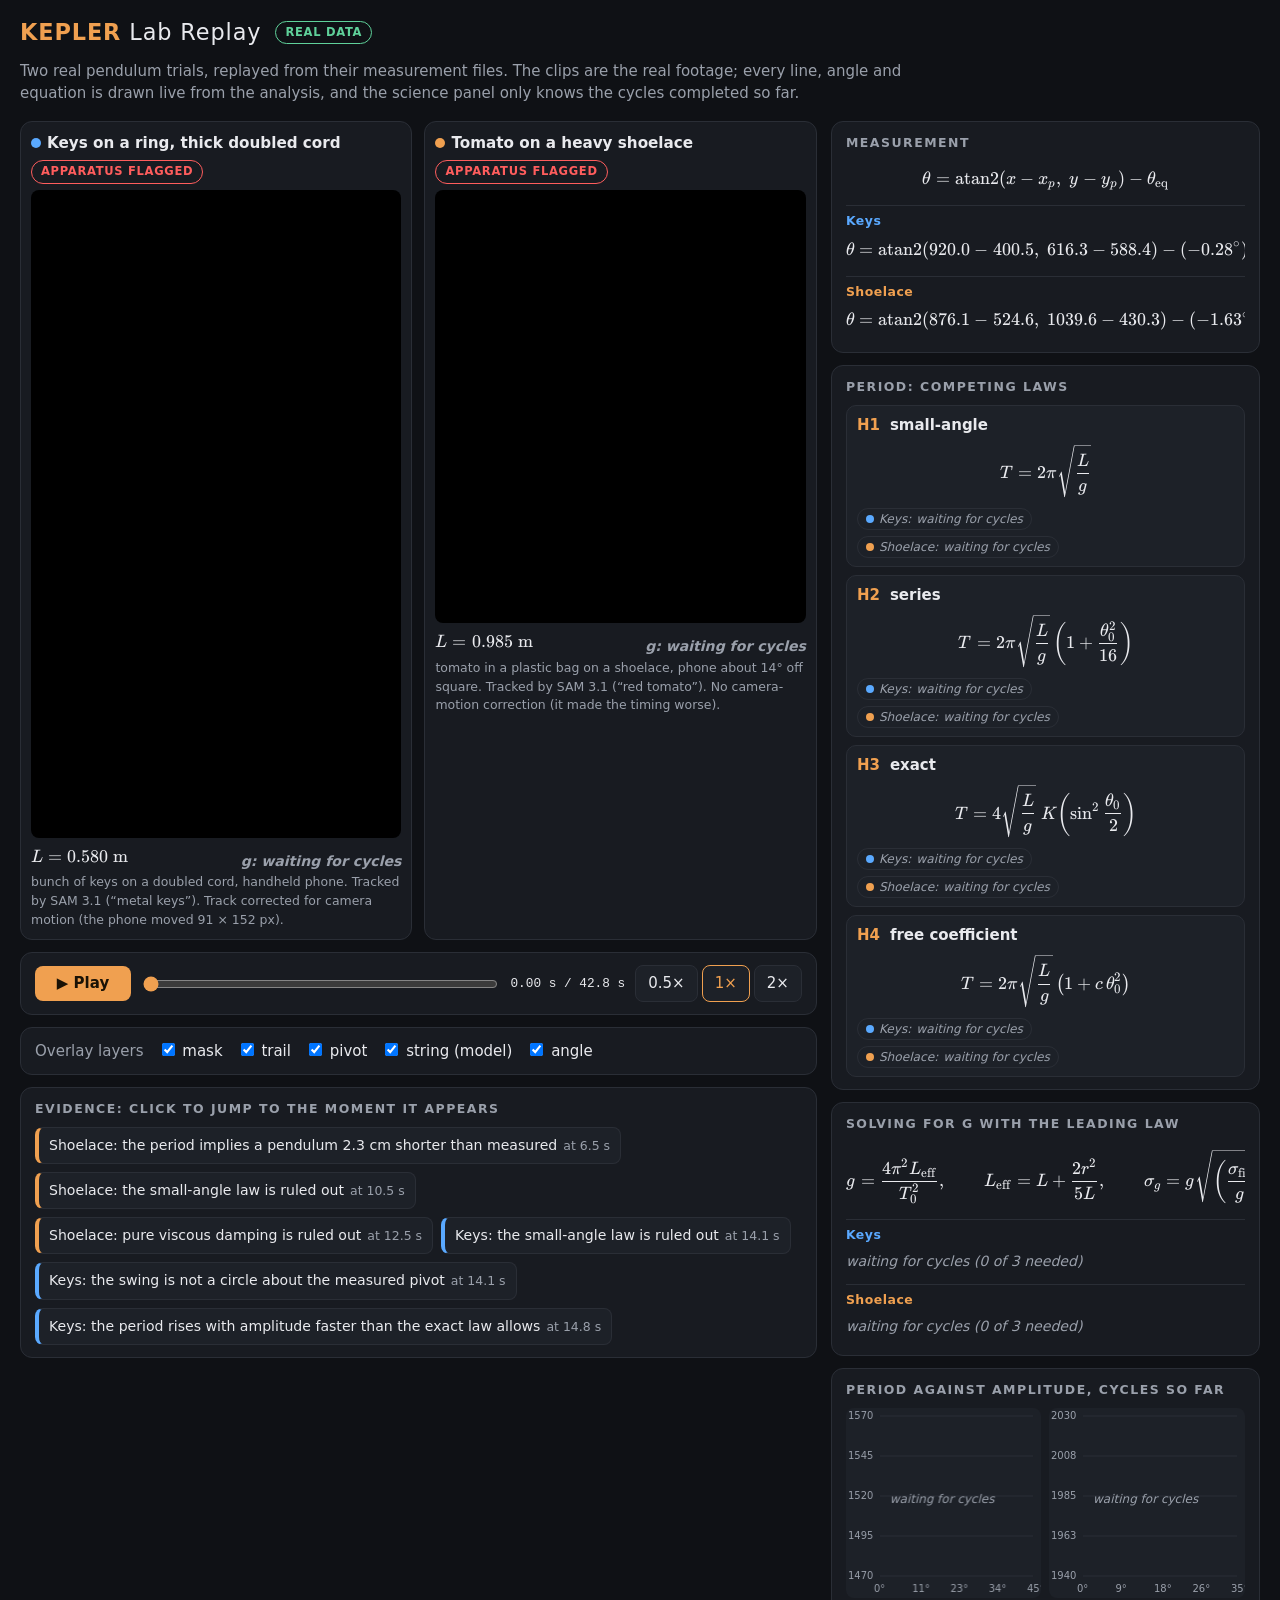
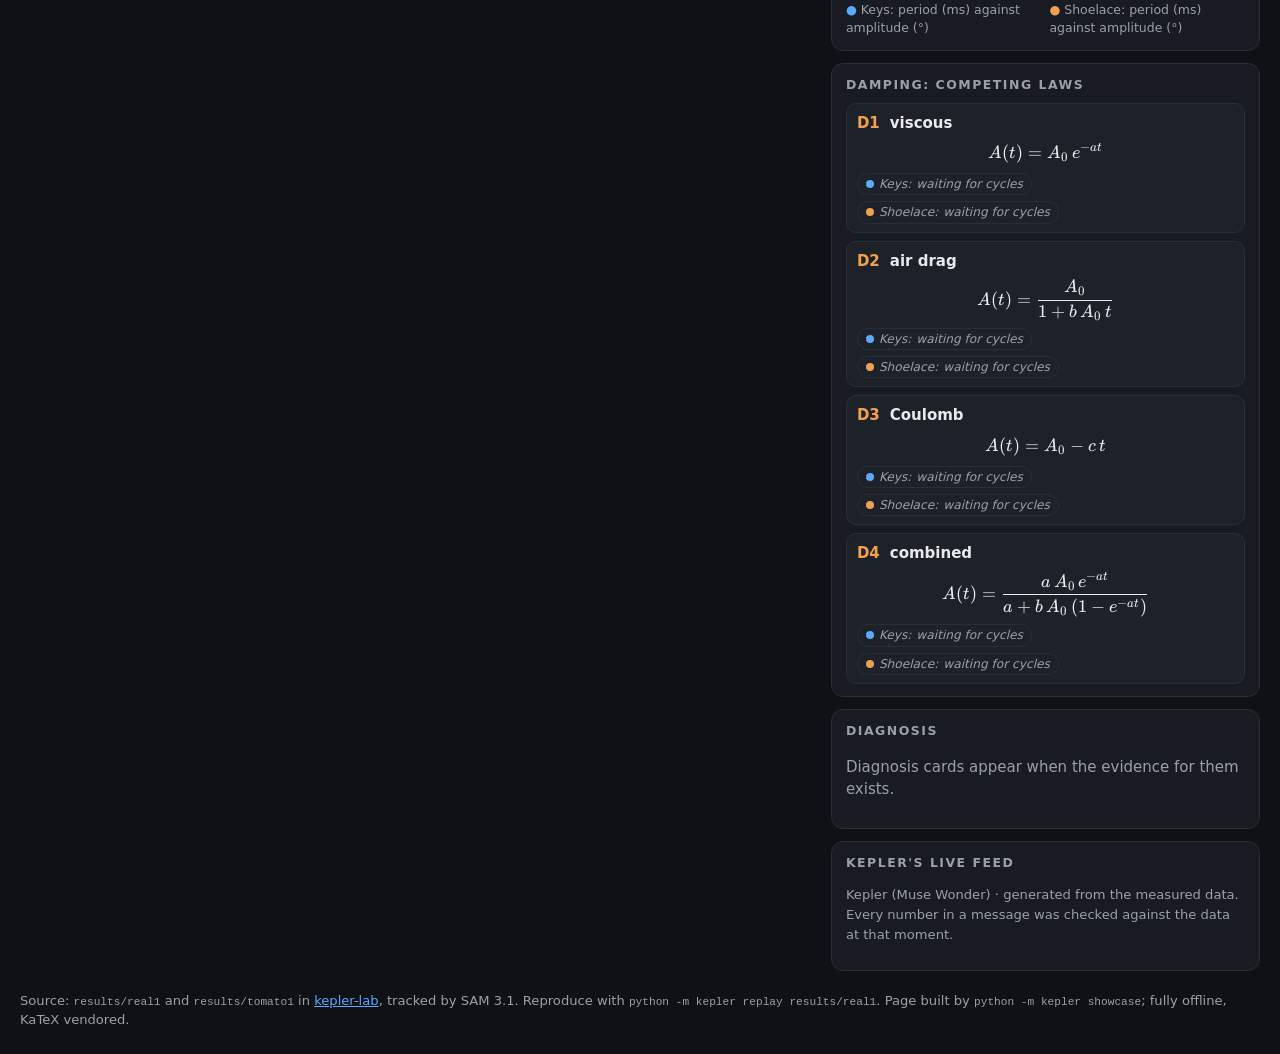
==== docs/showcase/index.html @ 286acddb "Publish the Lab Replay on GitHub Pages (docs/showcase) Co-Authored-By: Claude Opus 5.5 <noreply@anth" ====
<!doctype html>
<html lang="en">
<head>
<meta charset="utf-8">
<meta name="viewport" content="width=device-width, initial-scale=1">
<title>Kepler Lab Replay</title>
<meta name="description" content="Two real pendulum trials replayed in the browser: SAM 3.1 track, competing laws ranked by BIC, and g converging cycle by cycle.">
<link rel="stylesheet" href="vendor/katex/katex.min.css">
<link rel="stylesheet" href="style.css">
<script defer src="vendor/katex/katex.min.js"></script>
<script defer src="vendor/katex/auto-render.min.js"></script>
<script defer src="app.js"></script>
</head>
<body>
<header class="top">
  <div class="brand"><b>KEPLER</b> Lab Replay</div>
  <span class="badge real">REAL DATA</span>
  <p class="lede">Two real pendulum trials, replayed from their measurement files. The clips are the
    real footage; every line, angle and equation is drawn live from the analysis, and the science
    panel only knows the cycles completed so far.</p>
</header>

<main class="layout">
  <section class="left">
    <div class="videos" id="videos"></div>

    <div class="transport card">
      <button id="play" class="btn primary" aria-label="Play">▶ Play</button>
      <input id="scrub" type="range" min="0" max="1" step="0.01" value="0" aria-label="Timeline">
      <span id="clock" class="mono">0.00 s</span>
      <div class="speeds" role="group" aria-label="Speed">
        <button class="btn speed" data-rate="0.5">0.5×</button>
        <button class="btn speed on" data-rate="1">1×</button>
        <button class="btn speed" data-rate="2">2×</button>
      </div>
    </div>

    <div class="layers card">
      <span class="muted">Overlay layers</span>
      <label><input type="checkbox" data-layer="mask" checked> mask</label>
      <label><input type="checkbox" data-layer="trail" checked> trail</label>
      <label><input type="checkbox" data-layer="pivot" checked> pivot</label>
      <label><input type="checkbox" data-layer="string" checked> string (model)</label>
      <label><input type="checkbox" data-layer="angle" checked> angle</label>
    </div>

    <div class="card">
      <h2>Evidence: click to jump to the moment it appears</h2>
      <div class="statements" id="statements"></div>
    </div>
  </section>

  <aside class="right">
    <div class="card" id="final-card" hidden></div>

    <div class="card">
      <h2>Measurement</h2>
      <div class="math" id="m-def"></div>
      <div id="m-live"></div>
    </div>

    <div class="card">
      <h2>Period: competing laws</h2>
      <div class="hyps" id="hyps"></div>
    </div>

    <div class="card">
      <h2>Solving for g with the leading law</h2>
      <div class="math" id="g-def"></div>
      <div id="g-live"></div>
    </div>

    <div class="card">
      <h2>Period against amplitude, cycles so far</h2>
      <div class="plots" id="plots"></div>
    </div>

    <div class="card">
      <h2>Damping: competing laws</h2>
      <div class="hyps" id="damps"></div>
    </div>

    <div class="card">
      <h2>Diagnosis</h2>
      <div id="diagnoses"><p class="muted">Diagnosis cards appear when the evidence for them exists.</p></div>
    </div>

    <div class="card feed-card">
      <h2>Kepler's live feed</h2>
      <p class="muted small">Kepler (Muse Wonder) · generated from the measured data. Every number in a
        message was checked against the data at that moment.</p>
      <div class="feed" id="feed"></div>
    </div>
  </aside>
</main>

<footer class="foot muted small">
  Source: <code>results/real1</code> and <code>results/tomato1</code> in
  <a href="https://github.com/omarayyman07/kepler-lab">kepler-lab</a>, tracked by SAM 3.1.
  Reproduce with <code>python -m kepler replay results/real1</code>. Page built by
  <code>python -m kepler showcase</code>; fully offline, KaTeX vendored.
</footer>
</body>
</html>
---- docs/showcase/style.css ----
:root { --bg:#0f1115; --card:#181b21; --card2:#1d2128; --line:#2a2e36; --fg:#e9eaee; --muted:#9aa0ab;
        --amber:#f0a050; --red:#ff5d5d; --blue:#5aa9ff; --green:#5fd19a; --grey:#7d8590; --hl:#ffe08a; }
* { box-sizing:border-box }
html, body { margin:0; background:var(--bg); color:var(--fg) }
body { font:15px/1.5 system-ui,-apple-system,Segoe UI,Roboto,sans-serif }
a { color:var(--blue) }
code, .mono { font-family:ui-monospace,Consolas,monospace; font-size:.85em }
.muted { color:var(--muted) } .small { font-size:.82rem }

header.top { min-width:0; display:flex; flex-wrap:wrap; align-items:center; gap:8px 14px; padding:16px 20px 6px; max-width:1700px; margin:0 auto }
.brand { font-size:1.4rem; letter-spacing:.04em } .brand b { color:var(--amber) }
.lede { flex-basis:100%; margin:2px 0 0; color:var(--muted); max-width:900px }
.badge { font-size:.72rem; font-weight:800; letter-spacing:.06em; padding:2px 9px; border-radius:99px; border:1px solid currentColor; white-space:nowrap }
.badge.real { color:var(--green) } .badge.flag { color:var(--red) }

.layout { display:grid; grid-template-columns:minmax(0,65fr) minmax(0,35fr); gap:14px; padding:10px 20px 20px; max-width:1700px; margin:0 auto }
@media (max-width:1100px) { .layout { grid-template-columns:minmax(0,1fr) } }
.left, .right { display:flex; flex-direction:column; gap:12px; min-width:0 }
.card { background:var(--card); border:1px solid var(--line); border-radius:12px; padding:12px 14px }
h2 { font-size:.78rem; letter-spacing:.12em; text-transform:uppercase; color:var(--muted); margin:0 0 8px }
h3 { font-size:.95rem; margin:0 }

.videos { display:grid; grid-template-columns:minmax(0,1fr) minmax(0,1fr); gap:12px }
@media (max-width:700px) { .videos { grid-template-columns:minmax(0,1fr) } }
.vcard { background:var(--card); border:1px solid var(--line); border-radius:12px; padding:10px; min-width:0 }
.vhead { display:flex; flex-wrap:wrap; gap:6px; align-items:center; margin-bottom:6px }
.vhead .dot { width:10px; height:10px; border-radius:50% }
.stage { position:relative; width:100%; max-height:min(72vh, 760px); background:#000; border-radius:8px; overflow:hidden }
.stage video, .stage canvas { position:absolute; inset:0; width:100%; height:100% }
.stage video { object-fit:contain }
.stage canvas { pointer-events:none }
.readout { display:flex; flex-wrap:wrap; justify-content:space-between; gap:4px 12px; margin-top:8px }
.readout .g { font-size:1.15rem; font-weight:700; font-variant-numeric:tabular-nums }
.readout .g .katex { font-size:1.05em }
.note { font-size:.78rem; color:var(--muted) }

.transport { display:flex; flex-wrap:wrap; gap:10px; align-items:center }
.transport input[type=range] { flex:1; min-width:160px; accent-color:var(--amber) }
.btn { background:var(--card2); color:var(--fg); border:1px solid var(--line); border-radius:8px; padding:6px 12px; font:inherit; cursor:pointer }
.btn:hover { border-color:var(--grey) }
.btn.primary { background:var(--amber); color:#1a1205; border:0; font-weight:700; min-width:96px }
.btn.speed.on { border-color:var(--amber); color:var(--amber) }
.speeds { display:flex; gap:4px }
.layers { display:flex; flex-wrap:wrap; gap:6px 14px; align-items:center }
.layers label { cursor:pointer; user-select:none }

.statements { display:flex; flex-wrap:wrap; gap:8px }
.stmt { text-align:left; background:var(--card2); border:1px solid var(--line); border-left:4px solid var(--grey); border-radius:8px; padding:7px 10px; color:var(--fg); font:inherit; font-size:.88rem; cursor:pointer; max-width:100% }
.stmt:hover { border-color:var(--grey) }
.stmt .when { color:var(--muted); font-size:.78rem; margin-left:6px }

.math { overflow-x:auto; overflow-y:hidden; padding:2px 0 }
.math .katex-display { margin:.4em 0 }
.live { border-top:1px solid var(--line); margin-top:6px; padding-top:6px }
.live .lbl { font-size:.78rem; font-weight:700; letter-spacing:.04em }
.waiting { color:var(--muted); font-style:italic; font-size:.88rem; padding:4px 0 }

.hyps { display:grid; gap:8px }
.hyp { background:var(--card2); border:1px solid var(--line); border-radius:10px; padding:8px 10px; transition:border-color .2s, box-shadow .2s }
.hyp.hl, .diag.hl { border-color:var(--hl); box-shadow:0 0 0 2px rgba(255,224,138,.25) }
.hyp .row { display:flex; flex-wrap:wrap; gap:6px; align-items:center }
.hyp .id { font-weight:800; color:var(--amber); margin-right:4px }
.chip { display:inline-flex; gap:5px; align-items:center; font-size:.76rem; padding:1px 8px; border-radius:99px; border:1px solid var(--line); color:var(--muted); white-space:nowrap }
.chip .dot { width:8px; height:8px; border-radius:50% }
.chip.leading { color:var(--green); border-color:currentColor }
.chip.alive { color:var(--amber); border-color:currentColor }
.chip.ruled { color:var(--grey) } .chip.ruled .st { text-decoration:line-through }
.chip.wait { font-style:italic }

.plots { display:grid; grid-template-columns:1fr 1fr; gap:8px }
@media (max-width:420px) { .plots { grid-template-columns:minmax(0,1fr) } }
.plot canvas { width:100%; height:190px; display:block; background:var(--card2); border-radius:8px }
.plot .cap { font-size:.78rem; color:var(--muted); margin-top:3px }

.diag { background:var(--card2); border:1px solid var(--line); border-left:4px solid var(--red); border-radius:10px; padding:8px 10px; margin-bottom:8px }
.diag p { margin:.3em 0 }

#final-card { border-color:var(--green) }
.final-grid { display:grid; grid-template-columns:1fr; gap:12px }
.final-grid > div + div { border-top:1px solid var(--line); padding-top:10px }
.final-grid .g { font-size:1.2rem; font-weight:800 }

.feed { display:flex; flex-direction:column; gap:8px; max-height:420px; overflow:auto; padding-right:4px }
.msg { background:var(--card2); border:1px solid var(--line); border-radius:12px 12px 12px 4px; padding:8px 10px; font-size:.9rem }
.msg .meta { display:flex; gap:8px; align-items:center; font-size:.74rem; color:var(--muted); margin-bottom:3px }
.msg.typing::after { content:"▍"; color:var(--amber); animation:blink 1s steps(1) infinite }
@keyframes blink { 50% { opacity:0 } }

.foot { max-width:1700px; margin:0 auto; padding:0 20px 24px }

html, body { overflow-x:hidden }
.lede { overflow-wrap:anywhere }
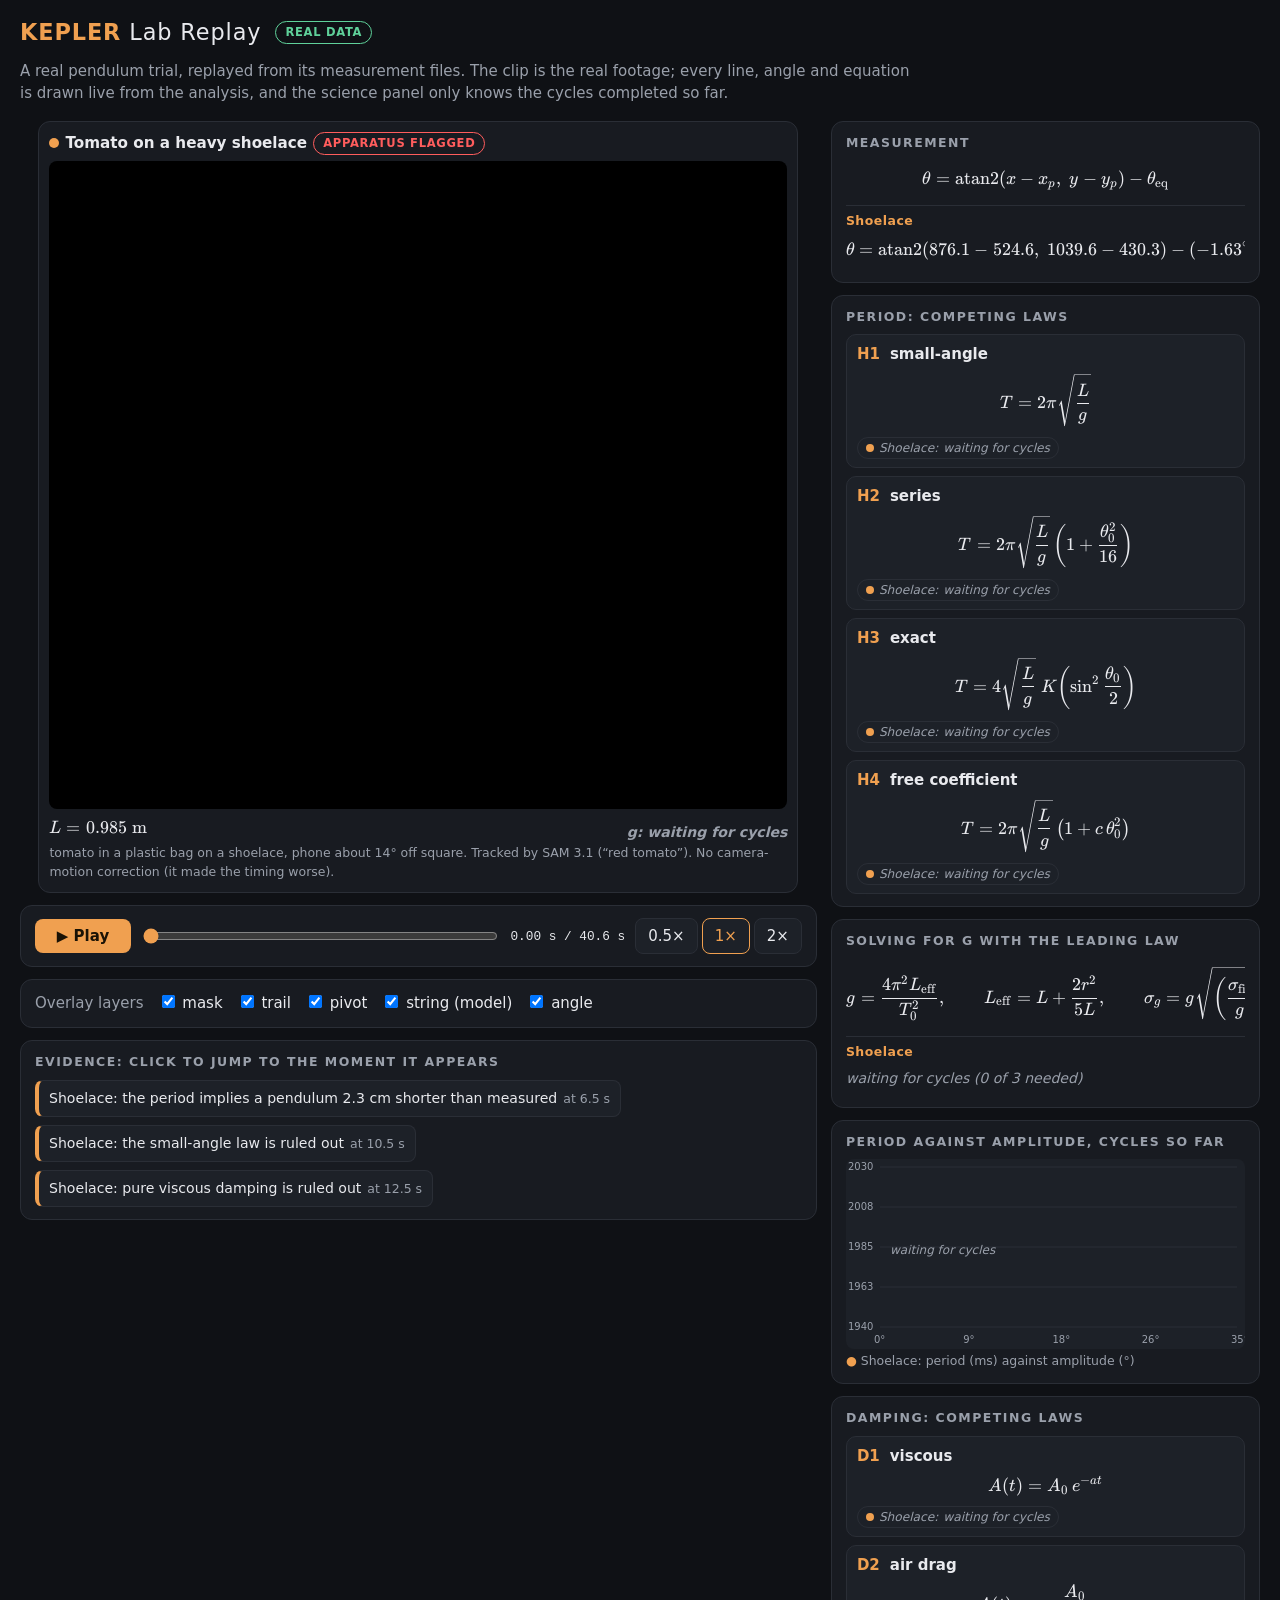
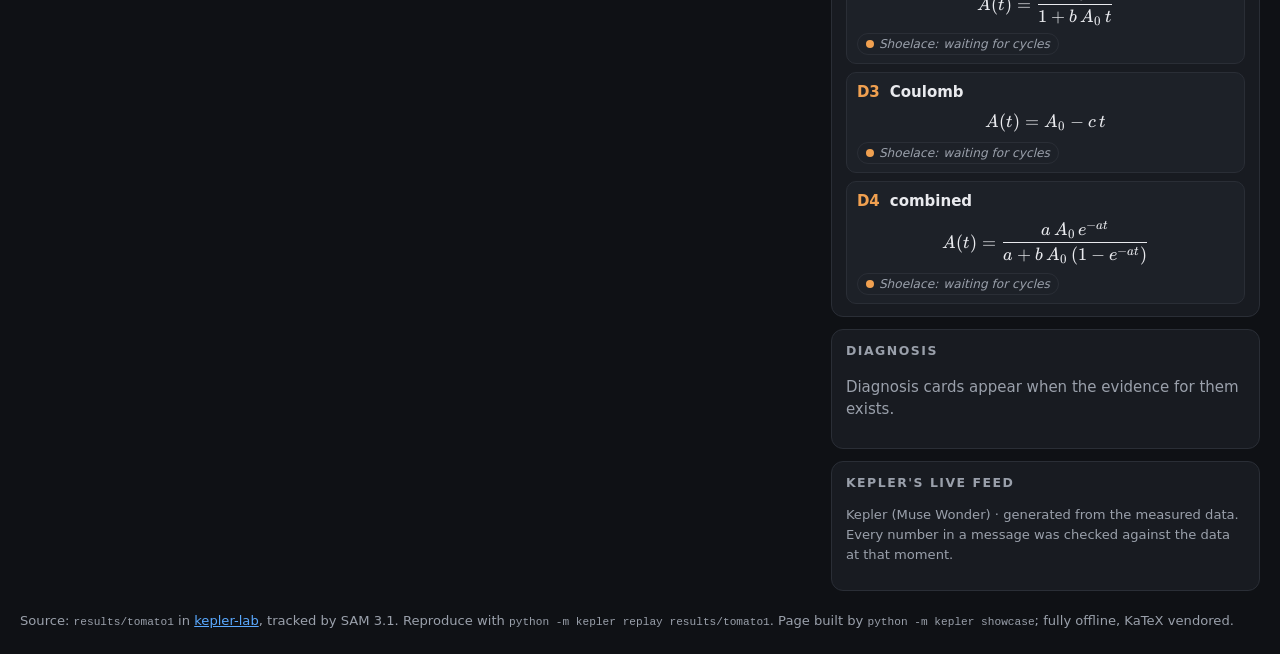
==== commit 42599b1d: "Lab Replay: show the shoelace trial only (keys video removed from the page) Co-Authored-By: Claude O" ====
--- a/docs/showcase/index.html
+++ b/docs/showcase/index.html
@@ -4,7 +4,7 @@
 <meta charset="utf-8">
 <meta name="viewport" content="width=device-width, initial-scale=1">
 <title>Kepler Lab Replay</title>
-<meta name="description" content="Two real pendulum trials replayed in the browser: SAM 3.1 track, competing laws ranked by BIC, and g converging cycle by cycle.">
+<meta name="description" content="A real pendulum trial replayed in the browser: SAM 3.1 track, competing laws ranked by BIC, and g converging cycle by cycle.">
 <link rel="stylesheet" href="vendor/katex/katex.min.css">
 <link rel="stylesheet" href="style.css">
 <script defer src="vendor/katex/katex.min.js"></script>
@@ -15,7 +15,7 @@
 <header class="top">
   <div class="brand"><b>KEPLER</b> Lab Replay</div>
   <span class="badge real">REAL DATA</span>
-  <p class="lede">Two real pendulum trials, replayed from their measurement files. The clips are the
+  <p class="lede">A real pendulum trial, replayed from its measurement files. The clip is the
     real footage; every line, angle and equation is drawn live from the analysis, and the science
     panel only knows the cycles completed so far.</p>
 </header>
@@ -95,9 +95,9 @@
 </main>
 
 <footer class="foot muted small">
-  Source: <code>results/real1</code> and <code>results/tomato1</code> in
+  Source: <code>results/tomato1</code> in
   <a href="https://github.com/omarayyman07/kepler-lab">kepler-lab</a>, tracked by SAM 3.1.
-  Reproduce with <code>python -m kepler replay results/real1</code>. Page built by
+  Reproduce with <code>python -m kepler replay results/tomato1</code>. Page built by
   <code>python -m kepler showcase</code>; fully offline, KaTeX vendored.
 </footer>
 </body>
--- a/docs/showcase/style.css
+++ b/docs/showcase/style.css
@@ -90,3 +90,7 @@
 
 html, body { overflow-x:hidden }
 .lede { overflow-wrap:anywhere }
+
+/* one trial: a single video and plot, kept at a comfortable width */
+.videos.single, .plots.single { grid-template-columns:minmax(0,1fr) }
+.videos.single .vcard { max-width:760px; width:100%; justify-self:center }
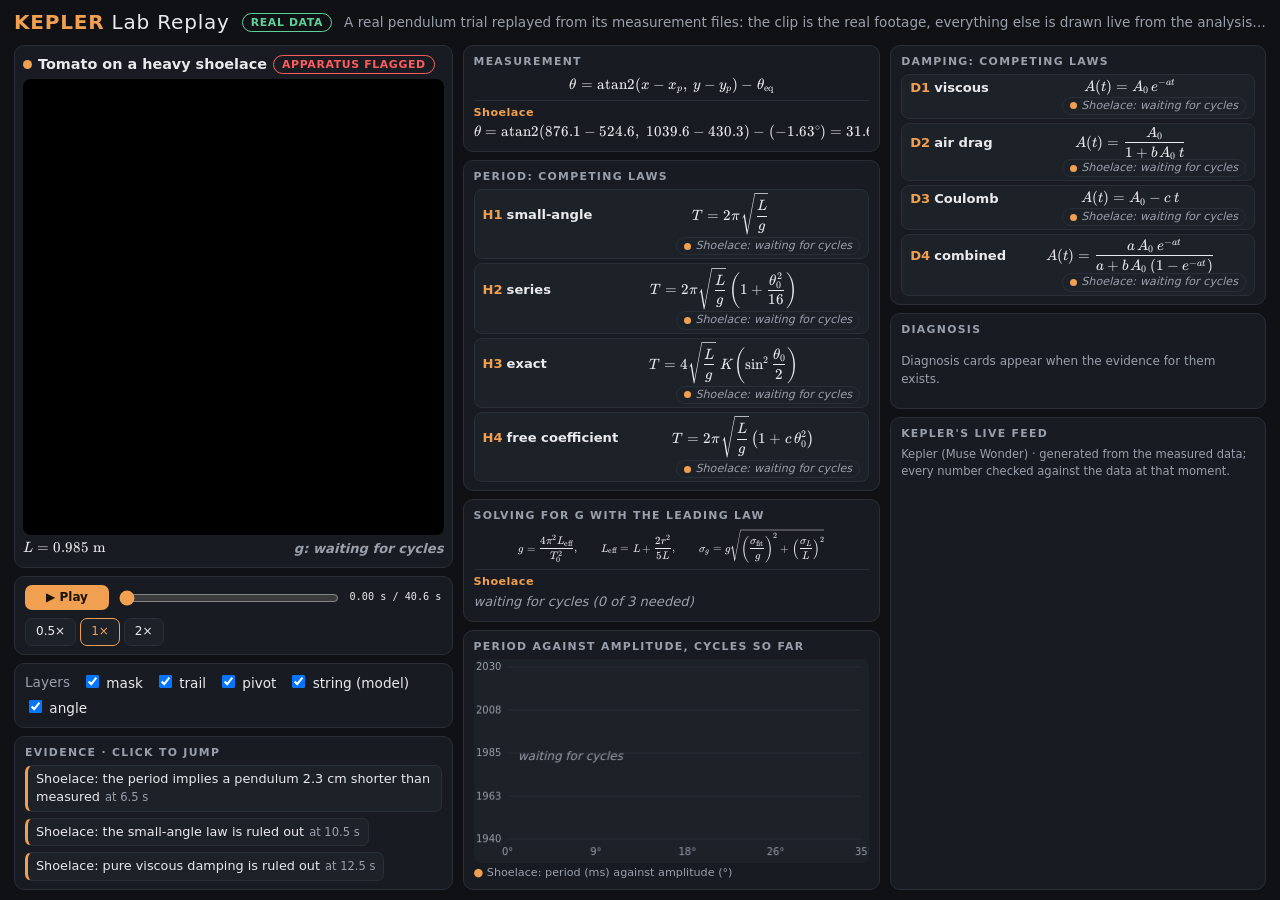
==== commit 1e7b42ba: "Lab Replay: one-screen dashboard layout for demos (no page scroll on laptop and desktop screens) Co-" ====
--- a/docs/showcase/index.html
+++ b/docs/showcase/index.html
@@ -15,15 +15,14 @@
 <header class="top">
   <div class="brand"><b>KEPLER</b> Lab Replay</div>
   <span class="badge real">REAL DATA</span>
-  <p class="lede">A real pendulum trial, replayed from its measurement files. The clip is the
-    real footage; every line, angle and equation is drawn live from the analysis, and the science
-    panel only knows the cycles completed so far.</p>
+  <p class="lede">A real pendulum trial replayed from its measurement files: the clip is the real footage,
+    everything else is drawn live from the analysis, and the panels only know the cycles completed so far.</p>
 </header>
 
 <main class="layout">
-  <section class="left">
+  <!-- column 1: the experiment -->
+  <section class="col col-video">
     <div class="videos" id="videos"></div>
-
     <div class="transport card">
       <button id="play" class="btn primary" aria-label="Play">▶ Play</button>
       <input id="scrub" type="range" min="0" max="1" step="0.01" value="0" aria-label="Timeline">
@@ -34,64 +33,59 @@
         <button class="btn speed" data-rate="2">2×</button>
       </div>
     </div>
-
     <div class="layers card">
-      <span class="muted">Overlay layers</span>
+      <span class="muted">Layers</span>
       <label><input type="checkbox" data-layer="mask" checked> mask</label>
       <label><input type="checkbox" data-layer="trail" checked> trail</label>
       <label><input type="checkbox" data-layer="pivot" checked> pivot</label>
       <label><input type="checkbox" data-layer="string" checked> string (model)</label>
       <label><input type="checkbox" data-layer="angle" checked> angle</label>
     </div>
-
-    <div class="card">
-      <h2>Evidence: click to jump to the moment it appears</h2>
+    <div class="card evidence">
+      <h2>Evidence · click to jump</h2>
       <div class="statements" id="statements"></div>
     </div>
   </section>
 
-  <aside class="right">
-    <div class="card" id="final-card" hidden></div>
-
+  <!-- column 2: measurement, period laws, g -->
+  <section class="col col-science">
     <div class="card">
       <h2>Measurement</h2>
       <div class="math" id="m-def"></div>
       <div id="m-live"></div>
     </div>
-
     <div class="card">
       <h2>Period: competing laws</h2>
       <div class="hyps" id="hyps"></div>
     </div>
-
     <div class="card">
       <h2>Solving for g with the leading law</h2>
-      <div class="math" id="g-def"></div>
+      <div class="math small-math" id="g-def"></div>
       <div id="g-live"></div>
     </div>
-
-    <div class="card">
+    <div class="card plot-card">
       <h2>Period against amplitude, cycles so far</h2>
       <div class="plots" id="plots"></div>
     </div>
+  </section>
 
+  <!-- column 3: damping, diagnosis, Kepler's feed -->
+  <section class="col col-feed">
+    <div class="card" id="final-card" hidden></div>
     <div class="card">
       <h2>Damping: competing laws</h2>
       <div class="hyps" id="damps"></div>
     </div>
-
     <div class="card">
       <h2>Diagnosis</h2>
-      <div id="diagnoses"><p class="muted">Diagnosis cards appear when the evidence for them exists.</p></div>
+      <div id="diagnoses"><p class="muted small">Appears when the evidence for it exists.</p></div>
     </div>
-
     <div class="card feed-card">
       <h2>Kepler's live feed</h2>
-      <p class="muted small">Kepler (Muse Wonder) · generated from the measured data. Every number in a
-        message was checked against the data at that moment.</p>
+      <p class="muted tiny">Kepler (Muse Wonder) · generated from the measured data; every number checked against the data at that moment.</p>
       <div class="feed" id="feed"></div>
     </div>
-  </aside>
+  </section>
 </main>
 
 <footer class="foot muted small">
--- a/docs/showcase/style.css
+++ b/docs/showcase/style.css
@@ -1,96 +1,132 @@
 :root { --bg:#0f1115; --card:#181b21; --card2:#1d2128; --line:#2a2e36; --fg:#e9eaee; --muted:#9aa0ab;
         --amber:#f0a050; --red:#ff5d5d; --blue:#5aa9ff; --green:#5fd19a; --grey:#7d8590; --hl:#ffe08a; }
 * { box-sizing:border-box }
-html, body { margin:0; background:var(--bg); color:var(--fg) }
-body { font:15px/1.5 system-ui,-apple-system,Segoe UI,Roboto,sans-serif }
+html, body { margin:0; background:var(--bg); color:var(--fg); overflow-x:hidden }
+body { font:14px/1.45 system-ui,-apple-system,Segoe UI,Roboto,sans-serif }
 a { color:var(--blue) }
 code, .mono { font-family:ui-monospace,Consolas,monospace; font-size:.85em }
-.muted { color:var(--muted) } .small { font-size:.82rem }
+.muted { color:var(--muted) } .small { font-size:.82rem } .tiny { font-size:.72rem; margin:0 0 4px }
 
-header.top { min-width:0; display:flex; flex-wrap:wrap; align-items:center; gap:8px 14px; padding:16px 20px 6px; max-width:1700px; margin:0 auto }
-.brand { font-size:1.4rem; letter-spacing:.04em } .brand b { color:var(--amber) }
-.lede { flex-basis:100%; margin:2px 0 0; color:var(--muted); max-width:900px }
-.badge { font-size:.72rem; font-weight:800; letter-spacing:.06em; padding:2px 9px; border-radius:99px; border:1px solid currentColor; white-space:nowrap }
+/* ---------- header ---------- */
+header.top { display:flex; flex-wrap:wrap; align-items:center; gap:4px 12px; padding:10px 16px 4px; min-width:0 }
+.brand { font-size:1.25rem; letter-spacing:.04em; white-space:nowrap } .brand b { color:var(--amber) }
+.lede { flex:1 1 400px; margin:0; color:var(--muted); font-size:.85rem; overflow-wrap:anywhere }
+.badge { font-size:.68rem; font-weight:800; letter-spacing:.06em; padding:1px 8px; border-radius:99px; border:1px solid currentColor; white-space:nowrap }
 .badge.real { color:var(--green) } .badge.flag { color:var(--red) }
 
-.layout { display:grid; grid-template-columns:minmax(0,65fr) minmax(0,35fr); gap:14px; padding:10px 20px 20px; max-width:1700px; margin:0 auto }
-@media (max-width:1100px) { .layout { grid-template-columns:minmax(0,1fr) } }
-.left, .right { display:flex; flex-direction:column; gap:12px; min-width:0 }
-.card { background:var(--card); border:1px solid var(--line); border-radius:12px; padding:12px 14px }
-h2 { font-size:.78rem; letter-spacing:.12em; text-transform:uppercase; color:var(--muted); margin:0 0 8px }
-h3 { font-size:.95rem; margin:0 }
+/* ---------- base layout (phones, narrow windows): stacked ---------- */
+.layout { display:grid; grid-template-columns:minmax(0,1fr); gap:10px; padding:8px 16px 16px }
+.col { display:flex; flex-direction:column; gap:8px; min-width:0; min-height:0 }
+.card { background:var(--card); border:1px solid var(--line); border-radius:10px; padding:8px 10px; min-width:0 }
+h2 { font-size:.68rem; letter-spacing:.12em; text-transform:uppercase; color:var(--muted); margin:0 0 4px }
+h3 { font-size:.9rem; margin:0 }
 
-.videos { display:grid; grid-template-columns:minmax(0,1fr) minmax(0,1fr); gap:12px }
-@media (max-width:700px) { .videos { grid-template-columns:minmax(0,1fr) } }
-.vcard { background:var(--card); border:1px solid var(--line); border-radius:12px; padding:10px; min-width:0 }
-.vhead { display:flex; flex-wrap:wrap; gap:6px; align-items:center; margin-bottom:6px }
-.vhead .dot { width:10px; height:10px; border-radius:50% }
-.stage { position:relative; width:100%; max-height:min(72vh, 760px); background:#000; border-radius:8px; overflow:hidden }
+.videos { display:grid; grid-template-columns:minmax(0,1fr); gap:8px }
+.vcard { background:var(--card); border:1px solid var(--line); border-radius:10px; padding:8px; min-width:0; display:flex; flex-direction:column }
+.vhead { display:flex; flex-wrap:wrap; gap:6px; align-items:center; margin-bottom:4px }
+.vhead .dot { width:9px; height:9px; border-radius:50% }
+.stage { position:relative; width:100%; max-height:72vh; background:#000; border-radius:8px; overflow:hidden }
 .stage video, .stage canvas { position:absolute; inset:0; width:100%; height:100% }
 .stage video { object-fit:contain }
 .stage canvas { pointer-events:none }
-.readout { display:flex; flex-wrap:wrap; justify-content:space-between; gap:4px 12px; margin-top:8px }
-.readout .g { font-size:1.15rem; font-weight:700; font-variant-numeric:tabular-nums }
-.readout .g .katex { font-size:1.05em }
-.note { font-size:.78rem; color:var(--muted) }
+.readout { display:flex; flex-wrap:wrap; justify-content:space-between; gap:2px 10px; margin-top:4px }
+.readout .g { font-weight:700; font-variant-numeric:tabular-nums }
+.note { font-size:.72rem; color:var(--muted) }
 
-.transport { display:flex; flex-wrap:wrap; gap:10px; align-items:center }
-.transport input[type=range] { flex:1; min-width:160px; accent-color:var(--amber) }
-.btn { background:var(--card2); color:var(--fg); border:1px solid var(--line); border-radius:8px; padding:6px 12px; font:inherit; cursor:pointer }
+.transport { display:flex; flex-wrap:wrap; gap:8px; align-items:center }
+.transport input[type=range] { flex:1; min-width:120px; accent-color:var(--amber) }
+.btn { background:var(--card2); color:var(--fg); border:1px solid var(--line); border-radius:7px; padding:4px 10px; font:inherit; cursor:pointer }
 .btn:hover { border-color:var(--grey) }
-.btn.primary { background:var(--amber); color:#1a1205; border:0; font-weight:700; min-width:96px }
+.btn.primary { background:var(--amber); color:#1a1205; border:0; font-weight:700; min-width:84px }
 .btn.speed.on { border-color:var(--amber); color:var(--amber) }
 .speeds { display:flex; gap:4px }
-.layers { display:flex; flex-wrap:wrap; gap:6px 14px; align-items:center }
+.layers { display:flex; flex-wrap:wrap; gap:4px 12px; align-items:center; font-size:.85rem }
 .layers label { cursor:pointer; user-select:none }
 
-.statements { display:flex; flex-wrap:wrap; gap:8px }
-.stmt { text-align:left; background:var(--card2); border:1px solid var(--line); border-left:4px solid var(--grey); border-radius:8px; padding:7px 10px; color:var(--fg); font:inherit; font-size:.88rem; cursor:pointer; max-width:100% }
+.statements { display:flex; flex-wrap:wrap; gap:6px }
+.stmt { text-align:left; background:var(--card2); border:1px solid var(--line); border-left:3px solid var(--grey); border-radius:7px; padding:4px 8px; color:var(--fg); font:inherit; font-size:.8rem; cursor:pointer; max-width:100% }
 .stmt:hover { border-color:var(--grey) }
-.stmt .when { color:var(--muted); font-size:.78rem; margin-left:6px }
+.stmt .when { color:var(--muted); font-size:.72rem; margin-left:5px }
 
-.math { overflow-x:auto; overflow-y:hidden; padding:2px 0 }
-.math .katex-display { margin:.4em 0 }
-.live { border-top:1px solid var(--line); margin-top:6px; padding-top:6px }
-.live .lbl { font-size:.78rem; font-weight:700; letter-spacing:.04em }
-.waiting { color:var(--muted); font-style:italic; font-size:.88rem; padding:4px 0 }
+.math { overflow-x:auto; overflow-y:hidden }
+.math .katex-display { margin:.15em 0 }
+.small-math .katex { font-size:.92em }
+.live { border-top:1px solid var(--line); margin-top:4px; padding-top:4px }
+.live .lbl { font-size:.7rem; font-weight:700; letter-spacing:.04em }
+.waiting { color:var(--muted); font-style:italic; font-size:.82rem; padding:2px 0 }
 
-.hyps { display:grid; gap:8px }
-.hyp { background:var(--card2); border:1px solid var(--line); border-radius:10px; padding:8px 10px; transition:border-color .2s, box-shadow .2s }
+/* law rows: name | equation on one line, status chips under it */
+.hyps { display:grid; gap:4px }
+.hyp { display:grid; grid-template-columns:minmax(96px,auto) minmax(0,1fr); grid-template-areas:"name eq" "badges badges";
+       align-items:center; gap:0 8px; background:var(--card2); border:1px solid var(--line); border-radius:8px; padding:3px 8px;
+       transition:border-color .2s, box-shadow .2s }
+.hyp .hname { grid-area:name; font-size:.82rem; font-weight:700; white-space:nowrap }
+.hyp .hname .id { color:var(--amber); margin-right:4px }
+.hyp .eq { grid-area:eq; overflow-x:auto; overflow-y:hidden; text-align:center }
+.hyp .badges { grid-area:badges; display:flex; flex-wrap:wrap; gap:4px; justify-content:flex-end }
 .hyp.hl, .diag.hl { border-color:var(--hl); box-shadow:0 0 0 2px rgba(255,224,138,.25) }
-.hyp .row { display:flex; flex-wrap:wrap; gap:6px; align-items:center }
-.hyp .id { font-weight:800; color:var(--amber); margin-right:4px }
-.chip { display:inline-flex; gap:5px; align-items:center; font-size:.76rem; padding:1px 8px; border-radius:99px; border:1px solid var(--line); color:var(--muted); white-space:nowrap }
-.chip .dot { width:8px; height:8px; border-radius:50% }
+.chip { display:inline-flex; gap:4px; align-items:center; font-size:.7rem; padding:0 7px; border-radius:99px; border:1px solid var(--line); color:var(--muted); white-space:nowrap }
+.chip .dot { width:7px; height:7px; border-radius:50% }
 .chip.leading { color:var(--green); border-color:currentColor }
 .chip.alive { color:var(--amber); border-color:currentColor }
 .chip.ruled { color:var(--grey) } .chip.ruled .st { text-decoration:line-through }
 .chip.wait { font-style:italic }
 
-.plots { display:grid; grid-template-columns:1fr 1fr; gap:8px }
-@media (max-width:420px) { .plots { grid-template-columns:minmax(0,1fr) } }
-.plot canvas { width:100%; height:190px; display:block; background:var(--card2); border-radius:8px }
-.plot .cap { font-size:.78rem; color:var(--muted); margin-top:3px }
+.plots { display:grid; grid-template-columns:minmax(0,1fr) minmax(0,1fr); gap:6px }
+.plots.single { grid-template-columns:minmax(0,1fr) }
+.plot canvas { width:100%; height:170px; display:block; background:var(--card2); border-radius:7px }
+.plot .cap { font-size:.7rem; color:var(--muted); margin-top:2px }
 
-.diag { background:var(--card2); border:1px solid var(--line); border-left:4px solid var(--red); border-radius:10px; padding:8px 10px; margin-bottom:8px }
-.diag p { margin:.3em 0 }
+.diag { background:var(--card2); border:1px solid var(--line); border-left:3px solid var(--red); border-radius:8px; padding:5px 8px; margin-bottom:5px; font-size:.82rem }
+.diag p { margin:.2em 0 }
+.diag .katex { font-size:.95em }
 
 #final-card { border-color:var(--green) }
-.final-grid { display:grid; grid-template-columns:1fr; gap:12px }
-.final-grid > div + div { border-top:1px solid var(--line); padding-top:10px }
-.final-grid .g { font-size:1.2rem; font-weight:800 }
+.final-grid { display:grid; grid-template-columns:minmax(0,1fr); gap:6px; font-size:.82rem }
+.final-grid > div + div { border-top:1px solid var(--line); padding-top:6px }
 
-.feed { display:flex; flex-direction:column; gap:8px; max-height:420px; overflow:auto; padding-right:4px }
-.msg { background:var(--card2); border:1px solid var(--line); border-radius:12px 12px 12px 4px; padding:8px 10px; font-size:.9rem }
-.msg .meta { display:flex; gap:8px; align-items:center; font-size:.74rem; color:var(--muted); margin-bottom:3px }
+.feed { display:flex; flex-direction:column; gap:6px; max-height:360px; overflow:auto; padding-right:3px }
+.msg { background:var(--card2); border:1px solid var(--line); border-radius:10px 10px 10px 3px; padding:5px 8px; font-size:.8rem; line-height:1.4 }
+.msg .meta { display:flex; gap:6px; align-items:center; font-size:.68rem; color:var(--muted); margin-bottom:2px }
 .msg.typing::after { content:"▍"; color:var(--amber); animation:blink 1s steps(1) infinite }
 @keyframes blink { 50% { opacity:0 } }
 
-.foot { max-width:1700px; margin:0 auto; padding:0 20px 24px }
+.foot { padding:0 16px 16px }
 
-html, body { overflow-x:hidden }
-.lede { overflow-wrap:anywhere }
+/* ---------- one-screen dashboard (laptops, desktops, screen recordings): no page scroll ---------- */
+@media (min-width:1100px) and (min-height:600px) {
+  html, body { height:100%; overflow:hidden }
+  body { display:flex; flex-direction:column; font-size:clamp(12px, 0.55vw + 0.5vh, 15px) }
+  header.top { flex:0 0 auto; flex-wrap:nowrap; padding:8px 14px 2px }
+  .lede { white-space:nowrap; overflow:hidden; text-overflow:ellipsis }
+  .layout { flex:1 1 auto; min-height:0; padding:6px 14px 10px; gap:10px;
+            grid-template-columns:minmax(0,1.05fr) minmax(0,1fr) minmax(0,0.9fr) }
+  .col { overflow:hidden }
+  .foot { display:none }
+  /* the video takes all the height its column can give */
+  .col-video .videos { flex:1 1 auto; min-height:0; display:flex }
+  .col-video .vcard { flex:1 1 auto; min-height:0 }
+  .col-video .stage { flex:1 1 auto; min-height:0; max-height:none; aspect-ratio:auto !important }
+  .col-video .note { display:none }
+  /* science column: the plot takes what is left */
+  .plot-card { flex:1 1 auto; min-height:0; display:flex; flex-direction:column }
+  .plot-card .plots { flex:1 1 auto; min-height:0 }
+  .plot-card .plot { display:flex; flex-direction:column; min-height:0 }
+  .plot-card .plot canvas { flex:1 1 auto; min-height:80px; height:auto }
+  /* feed column: the feed takes what is left and scrolls inside its own box */
+  .feed-card { flex:1 1 auto; min-height:0; display:flex; flex-direction:column }
+  .feed-card .feed { flex:1 1 auto; min-height:0; max-height:none }
+  #diagnoses { max-height:34vh; overflow:auto }
+}
+.diag .katex { font-size:1.05em }
 
-/* one trial: a single video and plot, kept at a comfortable width */
-.videos.single, .plots.single { grid-template-columns:minmax(0,1fr) }
-.videos.single .vcard { max-width:760px; width:100%; justify-self:center }
+/* shorter laptop screens (e.g. 1366 × 768): tighter type; the worked g derivation stays, its generic line goes */
+@media (min-width:1100px) and (min-height:600px) and (max-height:860px) {
+  body { font-size:clamp(11px, 0.5vw + 0.45vh, 13px) }
+  #g-def { display:none }
+  .card { padding:6px 8px }
+  .col { gap:6px }
+  .hyp { padding:2px 8px }
+  .plot-card .plot canvas { min-height:110px }
+  .evidence .stmt { padding:3px 7px }
+}
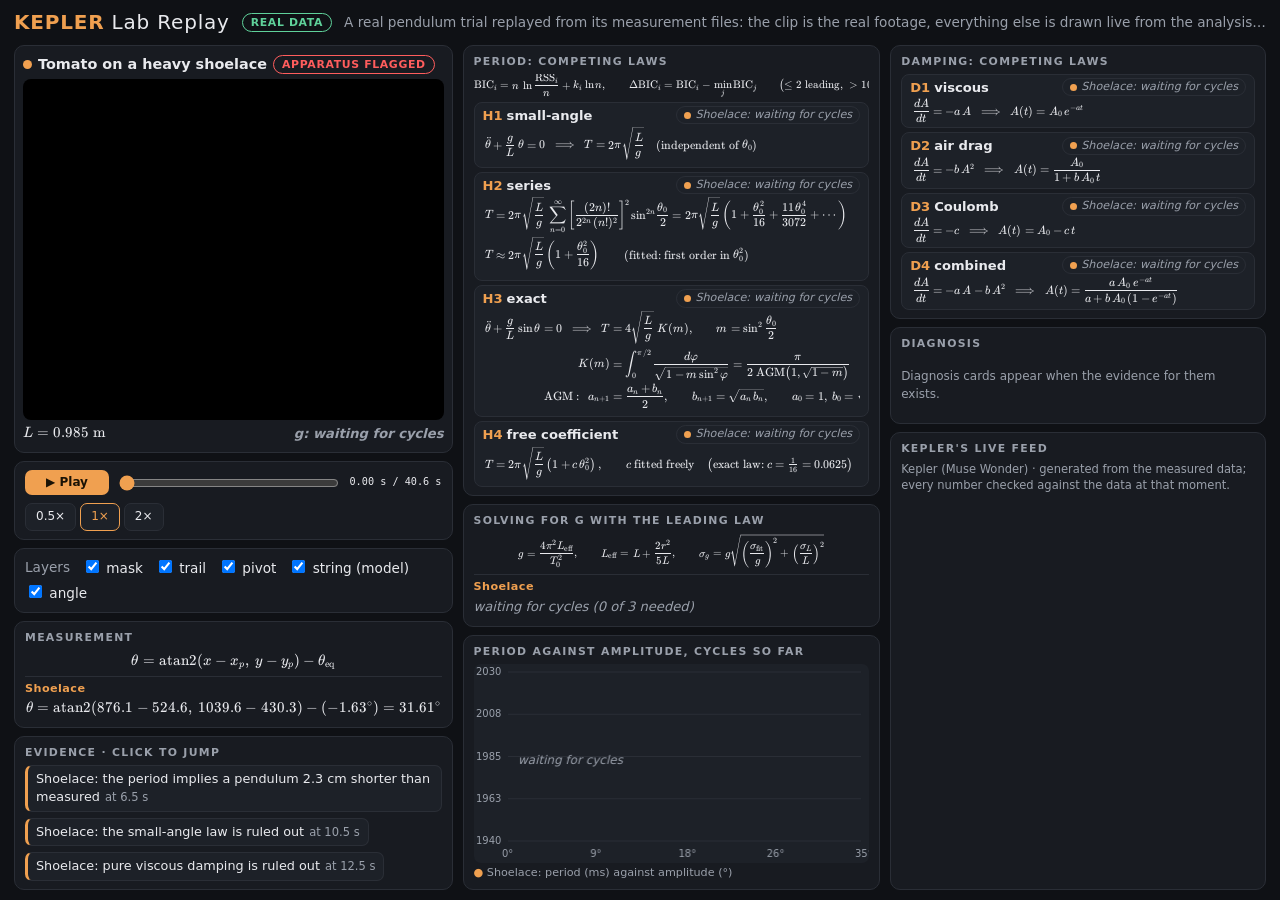
==== commit 8a6ceb9a: "Lab Replay: full derivations for each law (series sum, elliptic integral, AGM, envelope ODEs) and th" ====
--- a/docs/showcase/index.html
+++ b/docs/showcase/index.html
@@ -41,6 +41,11 @@
       <label><input type="checkbox" data-layer="string" checked> string (model)</label>
       <label><input type="checkbox" data-layer="angle" checked> angle</label>
     </div>
+    <div class="card">
+      <h2>Measurement</h2>
+      <div class="math" id="m-def"></div>
+      <div id="m-live"></div>
+    </div>
     <div class="card evidence">
       <h2>Evidence · click to jump</h2>
       <div class="statements" id="statements"></div>
@@ -50,12 +55,8 @@
   <!-- column 2: measurement, period laws, g -->
   <section class="col col-science">
     <div class="card">
-      <h2>Measurement</h2>
-      <div class="math" id="m-def"></div>
-      <div id="m-live"></div>
-    </div>
-    <div class="card">
       <h2>Period: competing laws</h2>
+      <div class="math small-math" id="bic-def"></div>
       <div class="hyps" id="hyps"></div>
     </div>
     <div class="card">
--- a/docs/showcase/style.css
+++ b/docs/showcase/style.css
@@ -57,7 +57,7 @@
 
 /* law rows: name | equation on one line, status chips under it */
 .hyps { display:grid; gap:4px }
-.hyp { display:grid; grid-template-columns:minmax(96px,auto) minmax(0,1fr); grid-template-areas:"name eq" "badges badges";
+.hyp { display:grid; grid-template-columns:auto minmax(0,1fr); grid-template-areas:"name badges" "eq eq";
        align-items:center; gap:0 8px; background:var(--card2); border:1px solid var(--line); border-radius:8px; padding:3px 8px;
        transition:border-color .2s, box-shadow .2s }
 .hyp .hname { grid-area:name; font-size:.82rem; font-weight:700; white-space:nowrap }
@@ -130,3 +130,15 @@
   .plot-card .plot canvas { min-height:110px }
   .evidence .stmt { padding:3px 7px }
 }
+
+/* law equations: full width under the name, real derivations (series, elliptic integral, AGM) */
+.hyp .eq { text-align:left; padding:0 2px }
+.hyp .eq .katex-display { margin:2px 0; text-align:left }
+.hyp .eq .katex-display > .katex { text-align:left }
+.hyp .eq .katex { font-size:.96em }
+#bic-def .katex { font-size:.9em }
+#bic-def .katex-display { margin:0 0 4px }
+@media (min-width:1100px) and (min-height:600px) and (max-height:860px) {
+  .hyp .eq .katex { font-size:.84em }
+  #bic-def .katex { font-size:.8em }
+}
